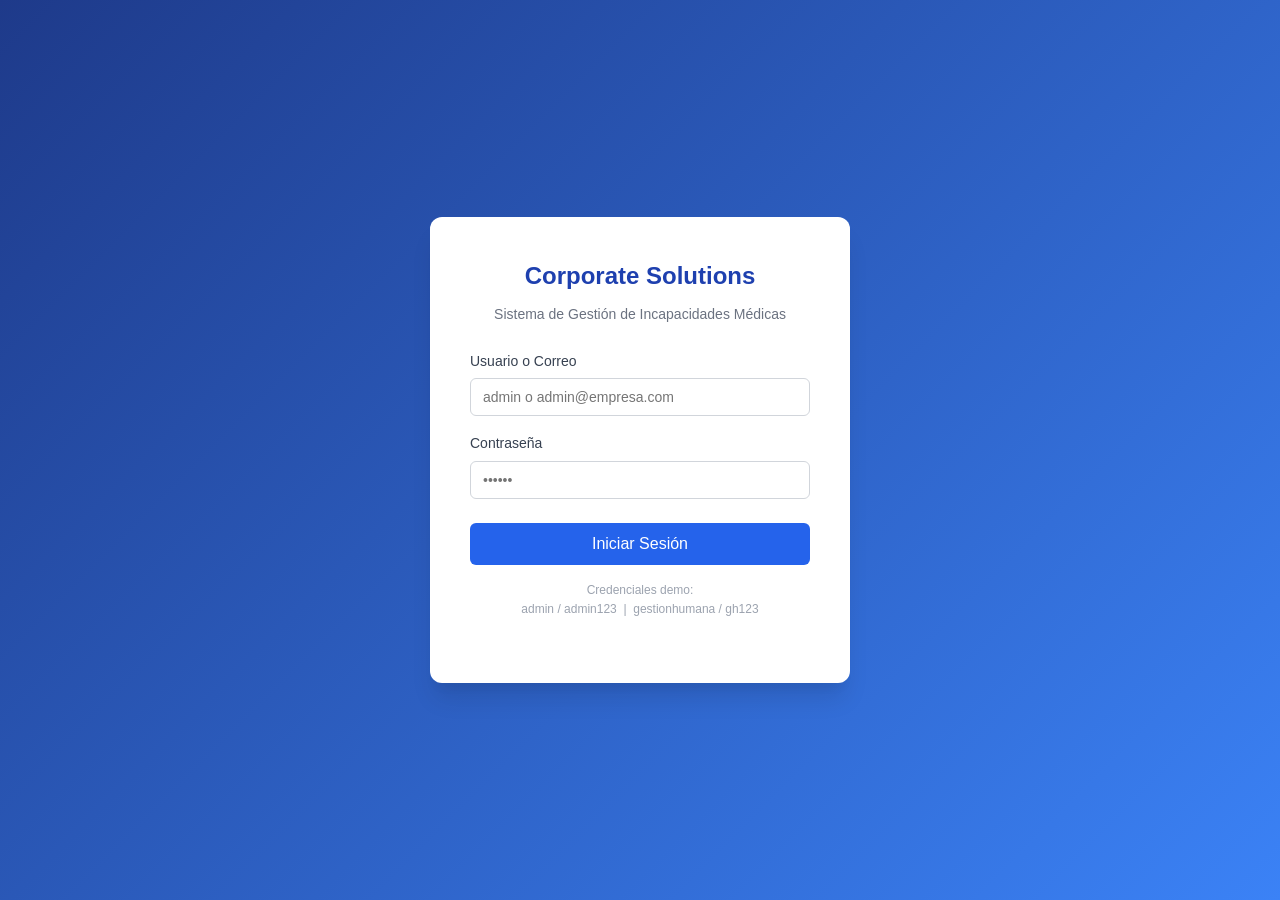
==== frontend_incapacidades/frontend-incapacidades/dashboard.html @ acc3ec73 "Handerson Godoy - 55224512: Noveno adelanto,se hizo el login, se levanto server con puerto 8080 en e" ====
<!DOCTYPE html>
<html lang="es">
<head>
    <meta charset="UTF-8">
    <meta name="viewport" content="width=device-width, initial-scale=1.0">
    <title>Dashboard - Sistema de Incapacidades</title>
    <link rel="stylesheet" href="css/main.css">
    <link rel="stylesheet" href="css/dashboard.css">
</head>
<body>
    <div class="layout">
        <aside class="sidebar">
            <div class="sidebar-brand">📋 Corp Solutions</div>
            <div class="sidebar-user" id="userInfo"></div>
            <ul class="sidebar-menu">
                <li><a href="dashboard.html" class="active">🏠 Dashboard</a></li>
                <li><a href="pages/empleados/listar.html">👥 Empleados</a></li>
                <li><a href="pages/incapacidades/listar.html">📝 Incapacidades</a></li>
                <li><a href="pages/seguimiento/historial.html">📊 Seguimiento</a></li>
            </ul>
            <div class="sidebar-footer">
                <button onclick="logout()" class="btn btn-danger" style="width:100%">Cerrar Sesión</button>
            </div>
        </aside>
        <main class="main-content">
            <div class="page-header">
                <h2>Dashboard</h2>
                <span id="fechaHoy"></span>
            </div>
            <div class="stats-grid">
                <div class="stat-card">
                    <h3>Total Empleados</h3>
                    <div class="value" id="statEmpleados">-</div>
                </div>
                <div class="stat-card">
                    <h3>Incapacidades Activas</h3>
                    <div class="value" id="statIncapacidades">-</div>
                </div>
                <div class="stat-card">
                    <h3>Seguimientos</h3>
                    <div class="value" id="statSeguimientos">-</div>
                </div>
                <div class="stat-card">
                    <h3>En Revisión</h3>
                    <div class="value" id="statRevision">-</div>
                </div>
            </div>
            <div class="table-container" style="padding:20px">
                <h3 class="mb-3">Incapacidades Recientes</h3>
                <table>
                    <thead>
                        <tr><th>ID</th><th>Empleado ID</th><th>Inicio</th><th>Fin</th><th>Días</th><th>Tipo</th><th>Estado</th></tr>
                    </thead>
                    <tbody id="tablaDashboard"></tbody>
                </table>
            </div>
        </main>
    </div>
    <script src="js/config.js"></script>
    <script src="js/api.js"></script>
    <script src="js/auth.js"></script>
    <script src="js/modules/empleados.js"></script>
    <script src="js/modules/incapacidades.js"></script>
    <script src="js/modules/seguimiento.js"></script>
    <script>
        if (!requireAuth()) {};
        renderUserInfo();
        document.getElementById('fechaHoy').textContent = new Date().toLocaleDateString('es-CO', { weekday:'long', year:'numeric', month:'long', day:'numeric' });

        async function cargarDashboard() {
            
            const rEmp = await apiFetch(CONFIG.EMPLEADOS_URL + '/api/empleados');
            if (rEmp.ok && rEmp.data.success) {
                document.getElementById('statEmpleados').textContent = rEmp.data.data.length;
            }

            const rInc = await apiFetch(CONFIG.INCAPACIDADES_URL + '/api/incapacidades');
            if (rInc.ok && rInc.data.success) {
                const incs = rInc.data.data;
                document.getElementById('statIncapacidades').textContent = incs.filter(i => i.estado !== 'finalizada').length;
                document.getElementById('statRevision').textContent = incs.filter(i => i.estado === 'en_revision').length;

                const recientes = incs.slice(0, 5);
                document.getElementById('tablaDashboard').innerHTML = recientes.map(i => `
                    <tr>
                        <td>${i.id}</td>
                        <td>${i.empleado_id}</td>
                        <td>${formatearFecha(i.fecha_inicio)}</td>
                        <td>${formatearFecha(i.fecha_fin)}</td>
                        <td>${i.dias_incapacidad}</td>
                        <td>${i.tipo.replace(/_/g,' ')}</td>
                        <td><span class="estado estado-${i.estado}">${i.estado.replace(/_/g,' ')}</span></td>
                    </tr>
                `).join('');
            }

            const rSeg = await apiFetch(CONFIG.SEGUIMIENTO_URL + '/api/seguimientos');
            if (rSeg.ok && rSeg.data.success) {
                document.getElementById('statSeguimientos').textContent = rSeg.data.data.length;
            }
        }
        cargarDashboard();
    </script>
</body>
</html>
---- frontend_incapacidades/frontend-incapacidades/css/main.css ----
* { margin: 0; padding: 0; box-sizing: border-box; }
body {
    font-family: 'Segoe UI', Tahoma, Geneva, Verdana, sans-serif;
    background: #f3f4f6;
    color: #1f2937;
    line-height: 1.6;
}

.container { max-width: 1200px; margin: 0 auto; padding: 20px; }

.alert {
    padding: 12px 16px;
    border-radius: 6px;
    margin-bottom: 16px;
    font-size: 14px;
    display: none;
}
.alert.success { background: #d1fae5; color: #065f46; border: 1px solid #a7f3d0; display: block; }
.alert.error   { background: #fee2e2; color: #991b1b; border: 1px solid #fecaca; display: block; }
.alert.info    { background: #dbeafe; color: #1e40af; border: 1px solid #bfdbfe; display: block; }

.btn {
    display: inline-flex; align-items: center; gap: 6px;
    padding: 8px 16px; border-radius: 6px; border: none;
    font-size: 14px; font-weight: 500; cursor: pointer; text-decoration: none;
    transition: opacity .2s;
}
.btn:hover { opacity: .9; }
.btn-primary   { background: #2563eb; color: #fff; }
.btn-secondary { background: #4b5563; color: #fff; }
.btn-success   { background: #059669; color: #fff; }
.btn-danger    { background: #dc2626; color: #fff; }
.btn-warning   { background: #d97706; color: #fff; }
.btn-sm { padding: 6px 12px; font-size: 12px; }

.table-container { overflow-x: auto; background: #fff; border-radius: 8px; box-shadow: 0 1px 3px rgba(0,0,0,.1); }
table {
    width: 100%; border-collapse: collapse; font-size: 14px;
}
th, td { padding: 12px 16px; text-align: left; border-bottom: 1px solid #e5e7eb; }
th { background: #f9fafb; font-weight: 600; color: #374151; }
tr:hover { background: #f9fafb; }

.form-group { margin-bottom: 16px; }
.form-group label {
    display: block; margin-bottom: 6px; font-size: 14px; font-weight: 500; color: #374151;
}
.form-control {
    width: 100%; padding: 10px 12px; border: 1px solid #d1d5db;
    border-radius: 6px; font-size: 14px; transition: border-color .2s;
}
.form-control:focus { outline: none; border-color: #2563eb; box-shadow: 0 0 0 3px rgba(37,99,235,.1); }
select.form-control { height: 42px; }
textarea.form-control { min-height: 100px; resize: vertical; }

.text-center { text-align: center; }
.mb-2 { margin-bottom: 8px; }
.mb-3 { margin-bottom: 12px; }
.mb-4 { margin-bottom: 16px; }
.mt-3 { margin-top: 12px; }
.mt-4 { margin-top: 16px; }
.flex { display: flex; }
.flex-between { justify-content: space-between; align-items: center; }
.gap-2 { gap: 8px; }
.hidden { display: none !important; }

.filtros-bar {
    display: flex; gap: 12px; flex-wrap: wrap; align-items: flex-end;
    background: #fff; padding: 16px; border-radius: 8px;
    box-shadow: 0 1px 3px rgba(0,0,0,.1); margin-bottom: 20px;
}
.filtros-bar .form-group { margin-bottom: 0; flex: 1; min-width: 180px; }

.estado {
    display: inline-block; padding: 4px 10px; border-radius: 9999px;
    font-size: 12px; font-weight: 600; text-transform: uppercase;
}
.estado-activo, .estado-aprobada { background: #d1fae5; color: #065f46; }
.estado-inactivo, .estado-rechazada { background: #fee2e2; color: #991b1b; }
.estado-registrada { background: #dbeafe; color: #1e40af; }
.estado-en_revision { background: #fef3c7; color: #92400e; }
.estado-finalizada { background: #e5e7eb; color: #374151; }
---- frontend_incapacidades/frontend-incapacidades/css/dashboard.css ----
.layout {
    display: flex; min-height: 100vh;
}
.sidebar {
    width: 260px; background: #1e293b; color: #cbd5e1;
    display: flex; flex-direction: column;
}
.sidebar-brand {
    padding: 20px; font-size: 18px; font-weight: 700;
    color: #fff; border-bottom: 1px solid #334155;
}
.sidebar-user {
    padding: 16px 20px; border-bottom: 1px solid #334155;
    font-size: 13px;
}
.sidebar-user strong { color: #fff; display: block; font-size: 14px; }
.sidebar-menu { list-style: none; padding: 12px 0; flex: 1; }
.sidebar-menu li a {
    display: flex; align-items: center; gap: 10px;
    padding: 12px 20px; color: #cbd5e1; text-decoration: none;
    font-size: 14px; transition: all .2s;
}
.sidebar-menu li a:hover,
.sidebar-menu li a.active {
    background: #334155; color: #fff;
    border-left: 3px solid #3b82f6;
}
.sidebar-footer {
    padding: 16px 20px; border-top: 1px solid #334155;
}
.main-content {
    flex: 1; padding: 28px; overflow-y: auto;
}
.page-header {
    display: flex; justify-content: space-between; align-items: center;
    margin-bottom: 24px;
}
.page-header h2 { font-size: 22px; color: #111827; }

.stats-grid {
    display: grid; grid-template-columns: repeat(auto-fit, minmax(220px, 1fr));
    gap: 20px; margin-bottom: 28px;
}
.stat-card {
    background: #fff; padding: 20px; border-radius: 8px;
    box-shadow: 0 1px 3px rgba(0,0,0,.08);
}
.stat-card h3 { font-size: 13px; color: #6b7280; text-transform: uppercase; margin-bottom: 8px; }
.stat-card .value { font-size: 28px; font-weight: 700; color: #1f2937; }
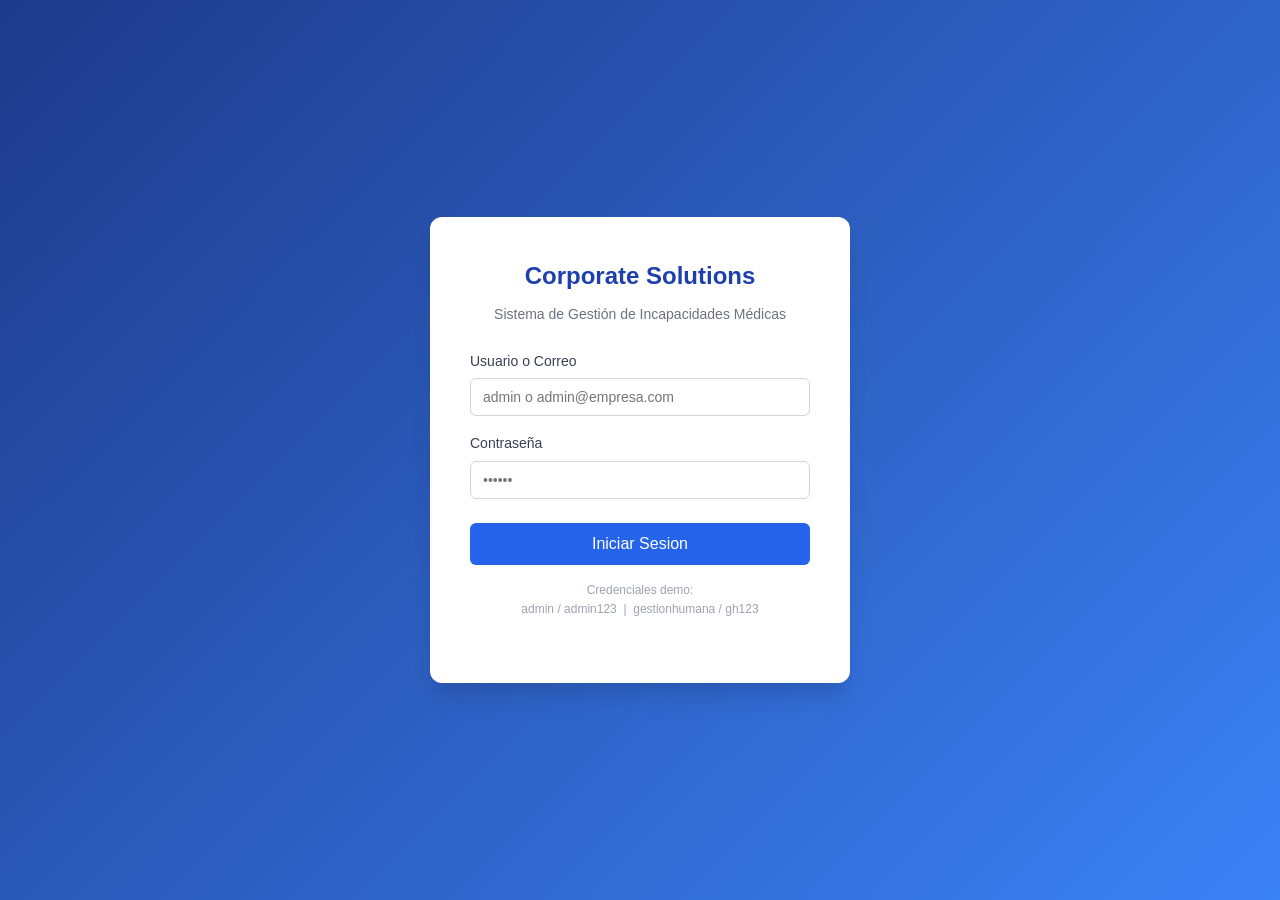
==== commit 2f01d63a: "Handerson Godoy - 55224512: dieciseisavo adelanto, mejora en el pages, dashboard y index, ahora mas " ====
--- a/frontend_incapacidades/frontend-incapacidades/dashboard.html
+++ b/frontend_incapacidades/frontend-incapacidades/dashboard.html
@@ -3,28 +3,28 @@
 <head>
     <meta charset="UTF-8">
     <meta name="viewport" content="width=device-width, initial-scale=1.0">
-    <title>Dashboard - Sistema de Incapacidades</title>
+    <title>Menu - Sistema de Incapacidades</title>
     <link rel="stylesheet" href="css/main.css">
     <link rel="stylesheet" href="css/dashboard.css">
 </head>
 <body>
     <div class="layout">
         <aside class="sidebar">
-            <div class="sidebar-brand">📋 Corp Solutions</div>
+            <div class="sidebar-brand">Corporate Solutions</div>
             <div class="sidebar-user" id="userInfo"></div>
             <ul class="sidebar-menu">
-                <li><a href="dashboard.html" class="active">🏠 Dashboard</a></li>
-                <li><a href="pages/empleados/listar.html">👥 Empleados</a></li>
-                <li><a href="pages/incapacidades/listar.html">📝 Incapacidades</a></li>
-                <li><a href="pages/seguimiento/historial.html">📊 Seguimiento</a></li>
+                <li><a href="dashboard.html" class="active">Menu</a></li>
+                <li><a href="pages/empleados/listar.html">Empleados</a></li>
+                <li><a href="pages/incapacidades/listar.html">Incapacidades</a></li>
+                <li><a href="pages/seguimiento/historial.html">Seguimiento</a></li>
             </ul>
             <div class="sidebar-footer">
-                <button onclick="logout()" class="btn btn-danger" style="width:100%">Cerrar Sesión</button>
+                <button onclick="logout()" class="btn btn-danger" style="width:100%">Cerrar Sesion</button>
             </div>
         </aside>
         <main class="main-content">
             <div class="page-header">
-                <h2>Dashboard</h2>
+                <h2>Menu</h2>
                 <span id="fechaHoy"></span>
             </div>
             <div class="stats-grid">
